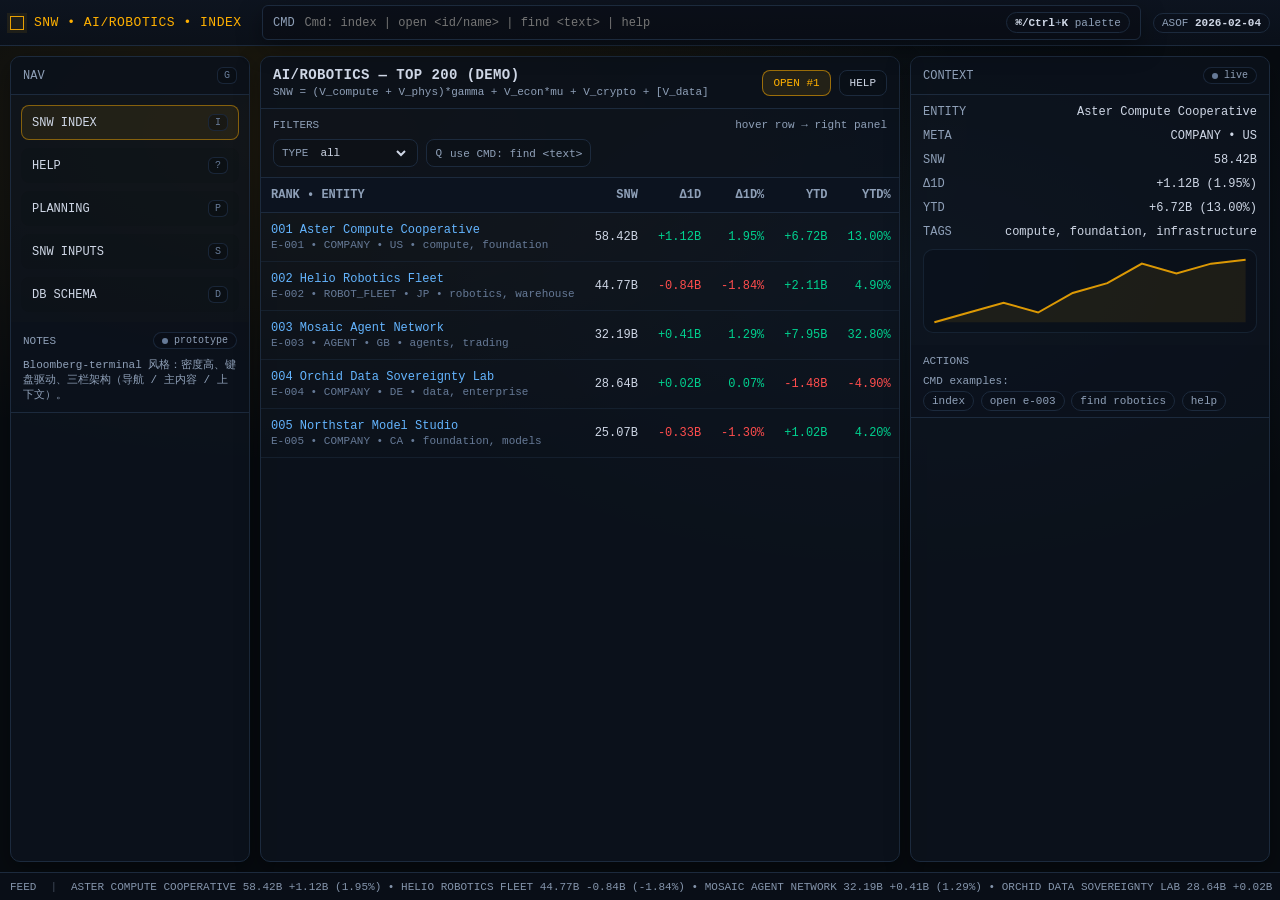
==== prototype/index.html @ 24ef0039 "Initial planning, schema, and terminal-style prototype" ====
<!doctype html>
<html lang="zh-CN">
  <head>
    <meta charset="utf-8" />
    <meta name="viewport" content="width=device-width, initial-scale=1" />
    <title>SNW Index — Terminal Prototype</title>
    <link rel="stylesheet" href="./styles.css" />
  </head>
  <body>
    <div class="app">
      <div class="topbar">
        <div class="logo">
          <div class="logoMark"></div>
          <div class="logoText">SNW • AI/ROBOTICS • INDEX</div>
        </div>
        <div class="cmd">
          <div class="cmdLabel">CMD</div>
          <input class="cmdInput" data-cmd-input spellcheck="false" />
          <div class="pill"><strong>⌘/Ctrl</strong>+<strong>K</strong> palette</div>
        </div>
        <div class="pill">ASOF <strong>2026-02-04</strong></div>
      </div>

      <div class="main">
        <aside class="sidebar">
          <div class="sidebarHeader">
            <span>NAV</span>
            <span class="kbd">G</span>
          </div>
          <div class="nav">
            <a class="active" href="./index.html"><span>SNW INDEX</span><span class="kbd">I</span></a>
            <a href="./help.html"><span>HELP</span><span class="kbd">?</span></a>
            <a href="../PLANNING.md"><span>PLANNING</span><span class="kbd">P</span></a>
            <a href="../docs/SNW_INPUTS.md"><span>SNW INPUTS</span><span class="kbd">S</span></a>
            <a href="../db/schema.sql"><span>DB SCHEMA</span><span class="kbd">D</span></a>
          </div>
          <div class="panel">
            <p class="panelTitle">NOTES <span class="badge"><span class="dot neutral"></span>prototype</span></p>
            <div class="subtitle">Bloomberg-terminal 风格：密度高、键盘驱动、三栏架构（导航 / 主内容 / 上下文）。</div>
          </div>
        </aside>

        <section class="content">
          <div class="contentHeader">
            <div class="title">
              <h1>AI/ROBOTICS — TOP 200 (DEMO)</h1>
              <div class="subtitle">SNW = (V_compute + V_phys)*gamma + V_econ*mu + V_crypto + [V_data]</div>
            </div>
            <div class="toolbar">
              <button class="btn primary" onclick="location.href='./entity.html?id=E-001'">OPEN #1</button>
              <button class="btn" onclick="location.href='./help.html'">HELP</button>
            </div>
          </div>

          <div class="panel">
            <p class="panelTitle">FILTERS <span class="subtitle">hover row → right panel</span></p>
            <div class="filters">
              <div class="select">
                <span>TYPE</span>
                <select data-filter-type>
                  <option value="">all</option>
                  <option value="company">company</option>
                  <option value="agent">agent</option>
                  <option value="robot_fleet">robot_fleet</option>
                </select>
              </div>
              <div class="select">
                <span>Q</span>
                <span class="subtitle">use CMD: <code style="color:inherit">find &lt;text&gt;</code></span>
              </div>
            </div>
          </div>

          <div class="tableWrap">
            <table class="table" data-index-table>
              <thead>
                <tr>
                  <th>RANK • ENTITY</th>
                  <th>SNW</th>
                  <th>Δ1D</th>
                  <th>Δ1D%</th>
                  <th>YTD</th>
                  <th>YTD%</th>
                  <th>TYPE</th>
                </tr>
              </thead>
              <tbody></tbody>
            </table>
          </div>
        </section>

        <aside class="rightbar" data-rightbar>
          <div class="rightbarHeader">
            <span>CONTEXT</span>
            <span class="badge"><span class="dot neutral"></span>live</span>
          </div>
          <div class="kv">
            <div class="k">ENTITY</div><div class="v" data-rb-name>—</div>
            <div class="k">META</div><div class="v" data-rb-type>—</div>
            <div class="k">SNW</div><div class="v" data-rb-snw>—</div>
            <div class="k">Δ1D</div><div class="v" data-rb-chg>—</div>
            <div class="k">YTD</div><div class="v" data-rb-ytd>—</div>
            <div class="k">TAGS</div><div class="v" data-rb-tags>—</div>
          </div>
          <div class="spark" data-rb-spark></div>
          <div class="panel">
            <p class="panelTitle">ACTIONS</p>
            <div class="subtitle">
              <div style="margin-bottom:8px;">CMD examples:</div>
              <div><span class="pill">index</span> <span class="pill">open e-003</span> <span class="pill">find robotics</span> <span class="pill">help</span></div>
            </div>
          </div>
        </aside>
      </div>

      <div class="ticker"><span>FEED</span><span class="sep">|</span><span data-ticker>—</span></div>
    </div>

    <div class="modalBackdrop" id="cmdPalette" role="dialog" aria-modal="true">
      <div class="modal">
        <div class="modalHeader">
          <span>COMMAND PALETTE</span>
          <button class="btn" data-close>ESC</button>
        </div>
        <div class="modalBody">
          <div class="cmd" style="box-shadow:none;">
            <div class="cmdLabel">></div>
            <input class="cmdInput" spellcheck="false" />
            <div class="pill">Enter</div>
          </div>
          <div style="height:10px"></div>
          <div class="cmdGrid">
            <div class="cmdCard"><div class="c">index</div><div class="d">回到榜单页</div></div>
            <div class="cmdCard"><div class="c">open &lt;id/name&gt;</div><div class="d">打开实体详情，例如 open e-001 或 open mosaic</div></div>
            <div class="cmdCard"><div class="c">find &lt;text&gt;</div><div class="d">搜索（demo）</div></div>
            <div class="cmdCard"><div class="c">help</div><div class="d">快捷键与页面架构说明</div></div>
          </div>
        </div>
      </div>
    </div>

    <script src="./data.js"></script>
    <script src="./app.js"></script>
  </body>
</html>
---- prototype/styles.css ----
:root{
  --bg: #070b10;
  --panel: #0d1420;
  --panel-2: #0a101a;
  --border: #1c2a3d;
  --text: #cfd7e6;
  --muted: #8fa0b8;
  --muted-2: #667a97;
  --accent: #ffb000;
  --good: #00d18f;
  --bad: #ff4d4d;
  --link: #64b5ff;
  --mono: ui-monospace, SFMono-Regular, Menlo, Monaco, Consolas, "Liberation Mono", "Courier New", monospace;
  --sans: ui-sans-serif, system-ui, -apple-system, Segoe UI, Roboto, Helvetica, Arial, "Apple Color Emoji", "Segoe UI Emoji";
  --shadow: 0 8px 24px rgba(0,0,0,.35);
}

*{box-sizing:border-box}
html,body{height:100%}
body{
  margin:0;
  background: radial-gradient(1200px 600px at 25% 15%, rgba(255,176,0,.10), transparent 55%),
              radial-gradient(900px 500px at 70% 30%, rgba(100,181,255,.08), transparent 60%),
              var(--bg);
  color:var(--text);
  font-family:var(--sans);
}

a{color:var(--link); text-decoration:none}
a:hover{text-decoration:underline}

.app{
  display:grid;
  grid-template-rows: 46px 1fr 28px;
  height:100vh;
}

.topbar{
  display:flex;
  align-items:center;
  gap:12px;
  padding:8px 10px;
  border-bottom:1px solid var(--border);
  background: linear-gradient(180deg, rgba(13,20,32,.95), rgba(10,16,26,.92));
  position:sticky;
  top:0;
  z-index:50;
}

.logo{
  display:flex;
  align-items:center;
  gap:10px;
  min-width:240px;
}
.logoMark{
  width:14px;height:14px;
  border:1px solid rgba(255,176,0,.9);
  box-shadow: 0 0 0 3px rgba(255,176,0,.08);
  background: rgba(255,176,0,.08);
}
.logoText{
  font-family:var(--mono);
  letter-spacing:.5px;
  font-size:13px;
  color:var(--accent);
}
.cmd{
  flex:1;
  display:flex;
  align-items:center;
  gap:8px;
  border:1px solid var(--border);
  background: rgba(7,11,16,.45);
  border-radius:6px;
  padding:6px 10px;
  box-shadow: var(--shadow);
}
.cmdLabel{
  font-family:var(--mono);
  color:var(--muted);
  font-size:12px;
}
.cmdInput{
  flex:1;
  font-family:var(--mono);
  color:var(--text);
  font-size:12px;
  border:0;
  outline:none;
  background:transparent;
}
.pill{
  font-family:var(--mono);
  font-size:11px;
  color:var(--muted);
  padding:3px 8px;
  border:1px solid var(--border);
  border-radius:999px;
  background: rgba(10,16,26,.6);
}
.pill strong{color:var(--text); font-weight:600}

.main{
  display:grid;
  grid-template-columns: 240px 1fr 360px;
  gap:10px;
  padding:10px;
  overflow:hidden;
}

.sidebar, .content, .rightbar{
  background: rgba(13,20,32,.70);
  border:1px solid var(--border);
  border-radius:10px;
  box-shadow: var(--shadow);
  overflow:hidden;
}

.sidebarHeader{
  padding:10px 12px;
  border-bottom:1px solid var(--border);
  background: rgba(10,16,26,.65);
  font-family:var(--mono);
  font-size:12px;
  color:var(--muted);
  display:flex;
  justify-content:space-between;
  align-items:center;
}
.nav{
  padding:10px;
  display:flex;
  flex-direction:column;
  gap:8px;
}
.nav a{
  display:flex;
  justify-content:space-between;
  align-items:center;
  padding:8px 10px;
  border:1px solid rgba(28,42,61,.0);
  border-radius:8px;
  background: rgba(7,11,16,.10);
  color:var(--text);
  font-family:var(--mono);
  font-size:12px;
}
.nav a:hover{
  background: rgba(7,11,16,.26);
  border-color: rgba(28,42,61,.6);
}
.nav a.active{
  border-color: rgba(255,176,0,.45);
  background: rgba(255,176,0,.08);
}
.kbd{
  font-family:var(--mono);
  font-size:10px;
  color:var(--muted-2);
  border:1px solid rgba(28,42,61,.9);
  padding:2px 6px;
  border-radius:6px;
  background: rgba(7,11,16,.35);
}

.contentHeader{
  padding:10px 12px;
  border-bottom:1px solid var(--border);
  background: rgba(10,16,26,.65);
  display:flex;
  align-items:center;
  justify-content:space-between;
  gap:10px;
}
.title{
  display:flex;
  flex-direction:column;
  gap:3px;
}
.title h1{
  margin:0;
  font-size:14px;
  font-family:var(--mono);
  letter-spacing:.4px;
  font-weight:700;
}
.subtitle{
  font-family:var(--mono);
  font-size:11px;
  color:var(--muted);
}
.toolbar{
  display:flex;
  gap:8px;
  align-items:center;
}
.btn{
  font-family:var(--mono);
  font-size:11px;
  color:var(--text);
  padding:6px 10px;
  border:1px solid var(--border);
  border-radius:8px;
  background: rgba(7,11,16,.28);
  cursor:pointer;
}
.btn:hover{background: rgba(7,11,16,.40)}
.btn.primary{
  border-color: rgba(255,176,0,.55);
  background: rgba(255,176,0,.10);
  color: var(--accent);
}

.panel{
  padding:10px 12px;
  border-bottom:1px solid var(--border);
  background: rgba(10,16,26,.35);
}
.panelTitle{
  font-family:var(--mono);
  font-size:11px;
  color:var(--muted);
  margin:0 0 8px 0;
  display:flex;
  align-items:center;
  justify-content:space-between;
}

.filters{
  display:flex;
  flex-wrap:wrap;
  gap:8px;
}
.select{
  display:flex;
  gap:8px;
  align-items:center;
  padding:6px 8px;
  border:1px solid var(--border);
  border-radius:8px;
  background: rgba(7,11,16,.22);
  font-family:var(--mono);
  font-size:11px;
  color:var(--muted);
}
.select select{
  border:0;
  outline:none;
  background:transparent;
  color:var(--text);
  font-family:var(--mono);
  font-size:11px;
}

.tableWrap{
  height: calc(100% - 0px);
  overflow:auto;
}
.table{
  width:100%;
  border-collapse:separate;
  border-spacing:0;
  font-family:var(--mono);
  font-size:12px;
}
.table thead th{
  position:sticky;
  top:0;
  z-index:5;
  background: rgba(13,20,32,.92);
  color: var(--muted);
  border-bottom:1px solid var(--border);
  padding:10px 10px;
  text-align:right;
  white-space:nowrap;
  font-weight:600;
}
.table thead th:first-child,
.table tbody td:first-child{ text-align:left; }
.table tbody td{
  padding:10px 10px;
  border-bottom:1px solid rgba(28,42,61,.55);
  text-align:right;
  white-space:nowrap;
}
.table tbody tr:hover td{
  background: rgba(255,176,0,.05);
}
.rowTitle{
  display:flex;
  flex-direction:column;
  gap:2px;
  align-items:flex-start;
}
.rowTitle .name{
  color:var(--text);
}
.rowTitle .meta{
  color:var(--muted-2);
  font-size:11px;
}
.badge{
  display:inline-flex;
  align-items:center;
  gap:6px;
  padding:2px 8px;
  border-radius:999px;
  border:1px solid rgba(28,42,61,.9);
  color:var(--muted);
  background: rgba(7,11,16,.25);
  font-size:10px;
}
.dot{width:6px;height:6px;border-radius:50%}
.dot.good{background: var(--good)}
.dot.bad{background: var(--bad)}
.dot.neutral{background: var(--muted-2)}
.chg.good{color:var(--good)}
.chg.bad{color:var(--bad)}
.chg.neutral{color:var(--muted)}

.rightbarHeader{
  padding:10px 12px;
  border-bottom:1px solid var(--border);
  background: rgba(10,16,26,.65);
  font-family:var(--mono);
  font-size:12px;
  color:var(--muted);
  display:flex;
  justify-content:space-between;
  align-items:center;
}

.kv{
  padding:10px 12px;
  display:grid;
  grid-template-columns: 1fr auto;
  row-gap:10px;
  column-gap:12px;
  font-family:var(--mono);
  font-size:12px;
}
.kv .k{color:var(--muted)}
.kv .v{color:var(--text); text-align:right}

.spark{
  padding:0 12px 12px 12px;
}
.spark svg{
  width:100%;
  height:84px;
  display:block;
  background: rgba(7,11,16,.25);
  border:1px solid rgba(28,42,61,.7);
  border-radius:10px;
}

.ticker{
  display:flex;
  align-items:center;
  gap:14px;
  padding:0 10px;
  border-top:1px solid var(--border);
  background: rgba(10,16,26,.80);
  font-family:var(--mono);
  font-size:11px;
  color:var(--muted);
  overflow:hidden;
  white-space:nowrap;
}
.ticker span{opacity:.92}
.ticker .sep{opacity:.4}

.modalBackdrop{
  position:fixed;
  inset:0;
  background: rgba(0,0,0,.55);
  display:none;
  align-items:center;
  justify-content:center;
  z-index:1000;
}
.modal{
  width:min(820px, calc(100vw - 30px));
  background: rgba(13,20,32,.96);
  border:1px solid rgba(255,176,0,.22);
  border-radius:12px;
  box-shadow: var(--shadow);
  overflow:hidden;
}
.modalHeader{
  padding:10px 12px;
  border-bottom:1px solid var(--border);
  display:flex;
  justify-content:space-between;
  align-items:center;
  font-family:var(--mono);
  font-size:12px;
  color:var(--muted);
}
.modalBody{
  padding:12px;
}
.cmdGrid{
  display:grid;
  grid-template-columns: 1fr 1fr;
  gap:10px;
}
.cmdCard{
  border:1px solid rgba(28,42,61,.8);
  background: rgba(7,11,16,.25);
  border-radius:10px;
  padding:10px;
  font-family:var(--mono);
  font-size:12px;
}
.cmdCard .c{color:var(--accent); font-weight:700}
.cmdCard .d{color:var(--muted); font-size:11px; margin-top:6px; line-height:1.35}

@media (max-width: 1100px){
  .main{grid-template-columns: 220px 1fr; }
  .rightbar{display:none}
}

@media (max-width: 860px){
  .main{grid-template-columns: 1fr;}
  .sidebar{display:none}
  .logo{min-width: 140px;}
}
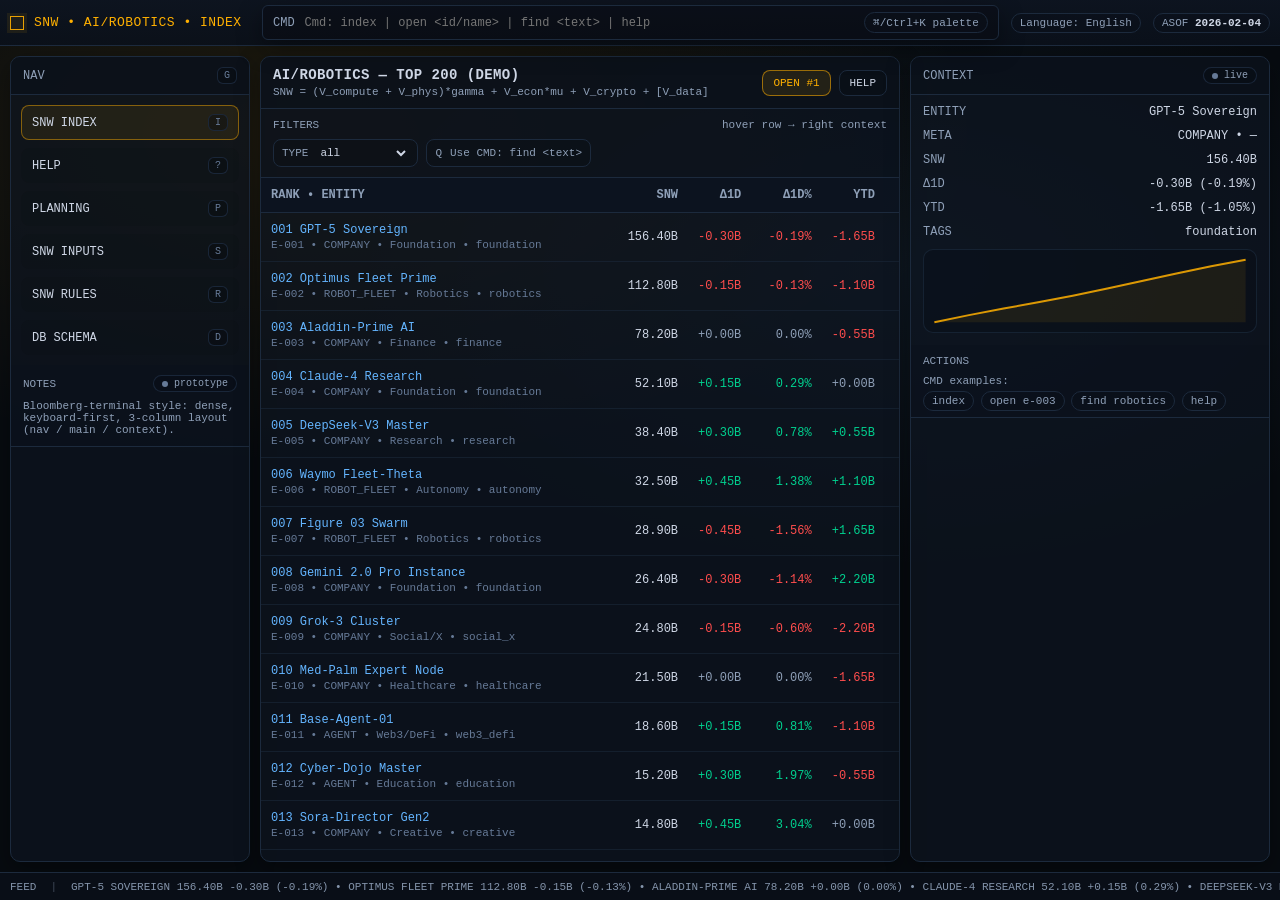
==== commit 7d8459ae: "Add zh/en toggle and SNW formula rules" ====
--- a/prototype/index.html
+++ b/prototype/index.html
@@ -11,14 +11,15 @@
       <div class="topbar">
         <div class="logo">
           <div class="logoMark"></div>
-          <div class="logoText">SNW • AI/ROBOTICS • INDEX</div>
+          <div class="logoText" data-i18n="app.logo.index">SNW • AI/ROBOTICS • INDEX</div>
         </div>
         <div class="cmd">
-          <div class="cmdLabel">CMD</div>
+          <div class="cmdLabel" data-i18n="app.cmd">CMD</div>
           <input class="cmdInput" data-cmd-input spellcheck="false" />
-          <div class="pill"><strong>⌘/Ctrl</strong>+<strong>K</strong> palette</div>
+          <div class="pill" data-i18n="app.paletteHint"><strong>⌘/Ctrl</strong>+<strong>K</strong> palette</div>
         </div>
-        <div class="pill">ASOF <strong>2026-02-04</strong></div>
+        <button class="pill" type="button" data-lang-toggle data-lang-pill>Language: English</button>
+        <div class="pill"><span data-i18n="app.asof">ASOF</span> <strong>2026-02-04</strong></div>
       </div>
 
       <div class="main">
@@ -28,23 +29,24 @@
             <span class="kbd">G</span>
           </div>
           <div class="nav">
-            <a class="active" href="./index.html"><span>SNW INDEX</span><span class="kbd">I</span></a>
-            <a href="./help.html"><span>HELP</span><span class="kbd">?</span></a>
-            <a href="../PLANNING.md"><span>PLANNING</span><span class="kbd">P</span></a>
-            <a href="../docs/SNW_INPUTS.md"><span>SNW INPUTS</span><span class="kbd">S</span></a>
-            <a href="../db/schema.sql"><span>DB SCHEMA</span><span class="kbd">D</span></a>
+            <a class="active" href="./index.html"><span data-i18n="nav.index">SNW INDEX</span><span class="kbd">I</span></a>
+            <a href="./help.html"><span data-i18n="nav.help">HELP</span><span class="kbd">?</span></a>
+            <a href="../PLANNING.md"><span data-i18n="nav.planning">PLANNING</span><span class="kbd">P</span></a>
+            <a href="../docs/SNW_INPUTS.md"><span data-i18n="nav.inputs">SNW INPUTS</span><span class="kbd">S</span></a>
+            <a href="../docs/SNW_RULES.md"><span data-i18n="nav.rules">SNW RULES</span><span class="kbd">R</span></a>
+            <a href="../db/schema.sql"><span data-i18n="nav.db">DB SCHEMA</span><span class="kbd">D</span></a>
           </div>
           <div class="panel">
-            <p class="panelTitle">NOTES <span class="badge"><span class="dot neutral"></span>prototype</span></p>
-            <div class="subtitle">Bloomberg-terminal 风格：密度高、键盘驱动、三栏架构（导航 / 主内容 / 上下文）。</div>
+            <p class="panelTitle"><span data-i18n="notes.title">NOTES</span> <span class="badge"><span class="dot neutral"></span>prototype</span></p>
+            <div class="subtitle" data-i18n="notes.subtitle">Bloomberg-terminal 风格：密度高、键盘驱动、三栏架构（导航 / 主内容 / 上下文）。</div>
           </div>
         </aside>
 
         <section class="content">
           <div class="contentHeader">
             <div class="title">
-              <h1>AI/ROBOTICS — TOP 200 (DEMO)</h1>
-              <div class="subtitle">SNW = (V_compute + V_phys)*gamma + V_econ*mu + V_crypto + [V_data]</div>
+              <h1 data-i18n="index.title">AI/ROBOTICS — TOP 200 (DEMO)</h1>
+              <div class="subtitle" data-i18n="index.subtitle">SNW = (V_compute + V_phys)*gamma + V_econ*mu + V_crypto + [V_data]</div>
             </div>
             <div class="toolbar">
               <button class="btn primary" onclick="location.href='./entity.html?id=E-001'">OPEN #1</button>
@@ -53,10 +55,10 @@
           </div>
 
           <div class="panel">
-            <p class="panelTitle">FILTERS <span class="subtitle">hover row → right panel</span></p>
+            <p class="panelTitle"><span data-i18n="index.filters">FILTERS</span> <span class="subtitle" data-i18n="index.hoverHint">hover row → right panel</span></p>
             <div class="filters">
               <div class="select">
-                <span>TYPE</span>
+                <span data-i18n="filter.type">TYPE</span>
                 <select data-filter-type>
                   <option value="">all</option>
                   <option value="company">company</option>
@@ -65,8 +67,8 @@
                 </select>
               </div>
               <div class="select">
-                <span>Q</span>
-                <span class="subtitle">use CMD: <code style="color:inherit">find &lt;text&gt;</code></span>
+                <span data-i18n="filter.q">Q</span>
+                <span class="subtitle" data-i18n="filter.qhint">use CMD: <code style="color:inherit">find &lt;text&gt;</code></span>
               </div>
             </div>
           </div>
@@ -75,13 +77,13 @@
             <table class="table" data-index-table>
               <thead>
                 <tr>
-                  <th>RANK • ENTITY</th>
-                  <th>SNW</th>
-                  <th>Δ1D</th>
-                  <th>Δ1D%</th>
-                  <th>YTD</th>
-                  <th>YTD%</th>
-                  <th>TYPE</th>
+                  <th data-i18n="table.rankEntity">RANK • ENTITY</th>
+                  <th data-i18n="table.snw">SNW</th>
+                  <th data-i18n="table.d1">Δ1D</th>
+                  <th data-i18n="table.d1p">Δ1D%</th>
+                  <th data-i18n="table.ytd">YTD</th>
+                  <th data-i18n="table.ytdp">YTD%</th>
+                  <th data-i18n="table.type">TYPE</th>
                 </tr>
               </thead>
               <tbody></tbody>
@@ -91,22 +93,22 @@
 
         <aside class="rightbar" data-rightbar>
           <div class="rightbarHeader">
-            <span>CONTEXT</span>
+            <span data-i18n="right.context">CONTEXT</span>
             <span class="badge"><span class="dot neutral"></span>live</span>
           </div>
           <div class="kv">
-            <div class="k">ENTITY</div><div class="v" data-rb-name>—</div>
-            <div class="k">META</div><div class="v" data-rb-type>—</div>
-            <div class="k">SNW</div><div class="v" data-rb-snw>—</div>
+            <div class="k" data-i18n="right.entity">ENTITY</div><div class="v" data-rb-name>—</div>
+            <div class="k" data-i18n="right.meta">META</div><div class="v" data-rb-type>—</div>
+            <div class="k" data-i18n="table.snw">SNW</div><div class="v" data-rb-snw>—</div>
             <div class="k">Δ1D</div><div class="v" data-rb-chg>—</div>
             <div class="k">YTD</div><div class="v" data-rb-ytd>—</div>
-            <div class="k">TAGS</div><div class="v" data-rb-tags>—</div>
+            <div class="k" data-i18n="right.tags">TAGS</div><div class="v" data-rb-tags>—</div>
           </div>
           <div class="spark" data-rb-spark></div>
           <div class="panel">
-            <p class="panelTitle">ACTIONS</p>
+            <p class="panelTitle" data-i18n="right.actions">ACTIONS</p>
             <div class="subtitle">
-              <div style="margin-bottom:8px;">CMD examples:</div>
+              <div style="margin-bottom:8px;" data-i18n="right.cmdExamples">CMD examples:</div>
               <div><span class="pill">index</span> <span class="pill">open e-003</span> <span class="pill">find robotics</span> <span class="pill">help</span></div>
             </div>
           </div>
